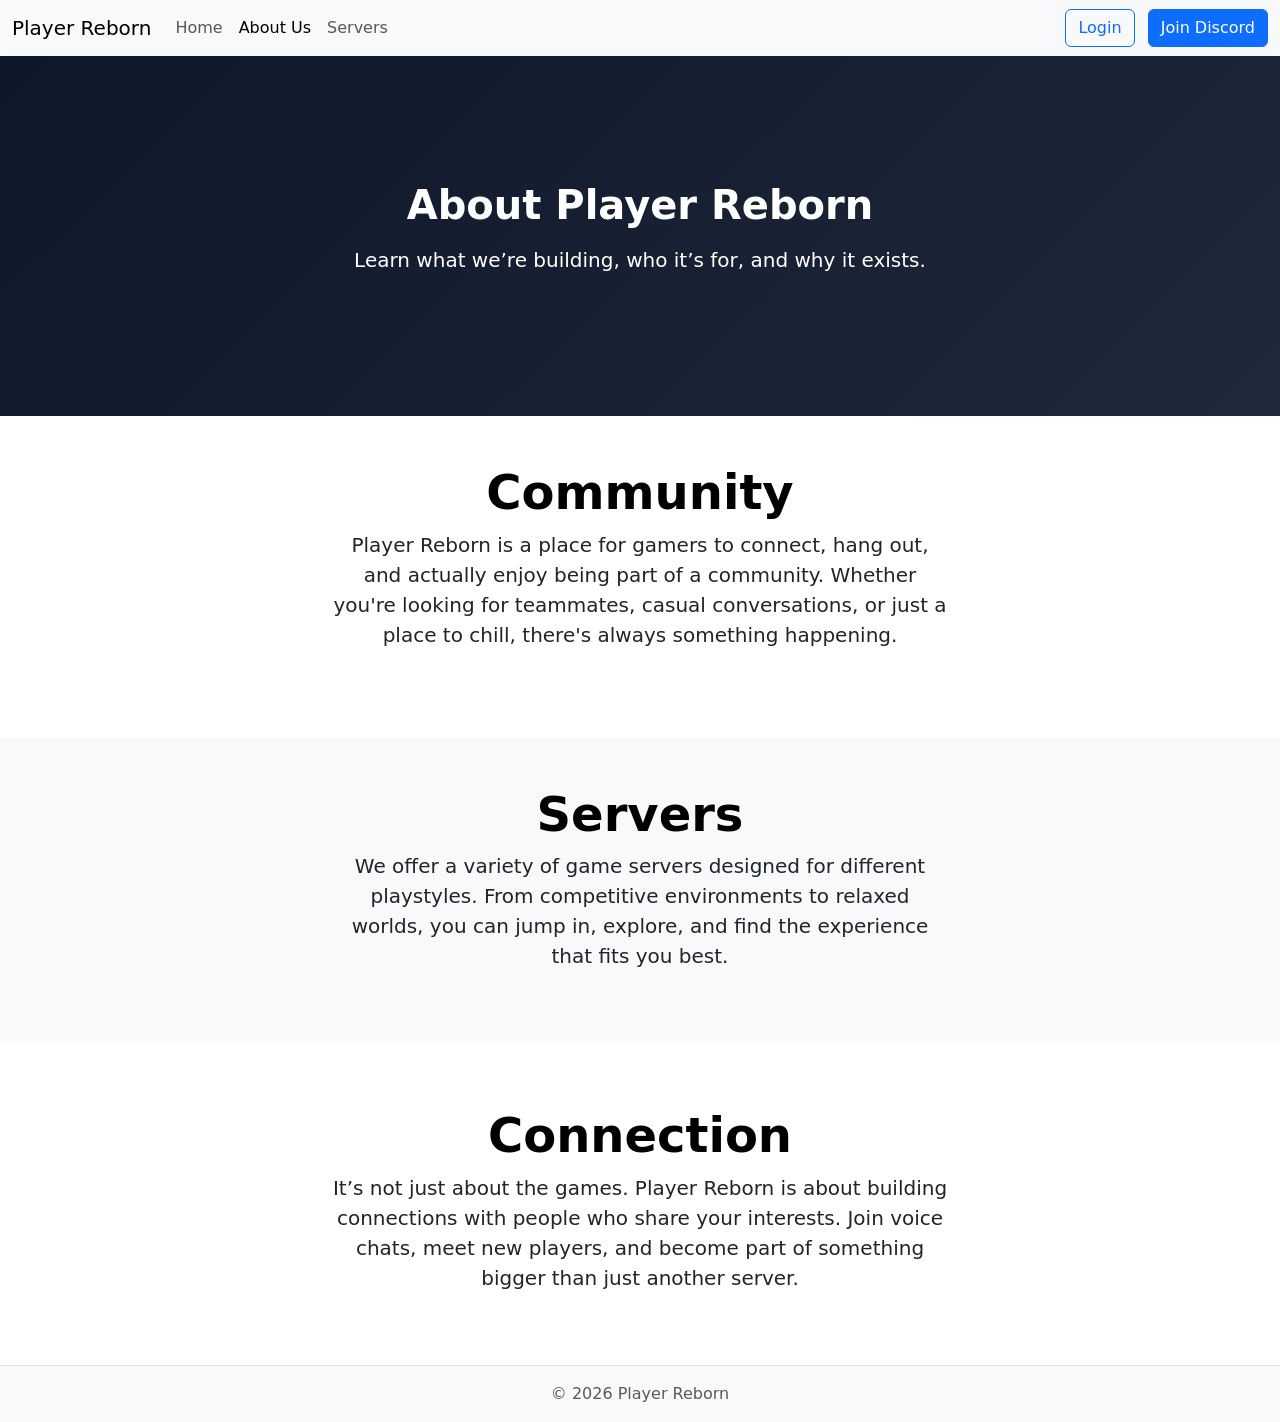
==== about.html @ ec6e28f9 "Initial commit" ====
<!DOCTYPE html>
<html lang="en">

<head>
    <meta charset="utf-8">
    <title>Player Reborn - About</title>
    <meta name="description" content="">
    <meta name="viewport" content="width=device-width, initial-scale=1">
    <link rel="stylesheet" href="css/styles.css">
    <link href="https://cdn.jsdelivr.net/npm/bootstrap@5.3.8/dist/css/bootstrap.min.css" rel="stylesheet"
        integrity="sha384-sRIl4kxILFvY47J16cr9ZwB07vP4J8+LH7qKQnuqkuIAvNWLzeN8tE5YBujZqJLB" crossorigin="anonymous">
</head>

<body>
    
    <!--Navigation-->
    <section>
        <!--Start of Navbar-->
        <nav class="navbar navbar-expand-lg bg-body-tertiary rounded" aria-label="Twelfth navbar">
            <!--Container-->
            <div class="container-fluid">

                <a href="index.html" class="navbar-brand">Player Reborn</a>
                <button class="navbar-toggler" type="button" data-bs-toggle="collapse" data-bs-target="#navbar-items"
                    aria-controls="" aria-expanded="false" aria-label="Toggle navigation">
                    <span class="navbar-toggler-icon"></span>
                </button>

                <!--First Div-->
                <div class="collapse navbar-collapse" id="navbar-items">
                    <ul class="navbar-nav me-auto mb-2 mb-lg-0">
                        <li class="nav-item">
                            <a href="index.html" class="nav-link" aria-current="page">Home</a>
                        </li>
                        <li class="nav-item">
                            <a href="#" class="nav-link active">About Us</a>
                        </li>
                        <li class="nav-item">
							<a href="servers.html" class="nav-link"
								aria-expanded="false">Servers</a>
						</li>
                    </ul>

                    <!--Login Buttons-->
                    <div class="text-end">
                        <button type="button" class="btn btn-outline-primary me-2">Login</button>
                        <a href="https://discord.gg/playerreborn" target="_blank" rel="noopener noreferrer" class="btn btn-primary">Join Discord</a>
                    </div>
                </div>
            </div>
        </nav>
        
    </section>

    <!--Intro-->
    <section class="bg-body-tertiary text-center py-5 about-hero">
        <div class="container">
            <h1 class="fw-bold">About Player Reborn</h1>
            <p class="lead mt-3">
                Learn what we’re building, who it’s for, and why it exists.
            </p>
        </div>
    </section>

    <!--About Section-->
    <section>
        <div class="px-4 py-5 mb-3 text-center">
            <h2 class="display-5 fw-bold text-body-emphasis">Community</h2>
            <div class="col-lg-6 mx-auto">
                <p class="lead mb-4">
                    Player Reborn is a place for gamers to connect, hang out, and actually enjoy being part of a
                    community.
                    Whether you're looking for teammates, casual conversations, or just a place to chill, there's always
                    something happening.
                </p>
            </div>
        </div>

        <div class="px-4 py-5 mb-3 text-center bg-body-tertiary">
            <h2 class="display-5 fw-bold text-body-emphasis">Servers</h2>
            <div class="col-lg-6 mx-auto">
                <p class="lead mb-4">
                    We offer a variety of game servers designed for different playstyles. From competitive environments
                    to
                    relaxed worlds, you can jump in, explore, and find the experience that fits you best.
                </p>
            </div>
        </div>

        <div class="px-4 py-5 text-center">
            <h2 class="display-5 fw-bold text-body-emphasis">Connection</h2>
            <div class="col-lg-6 mx-auto">
                <p class="lead mb-4">
                    It’s not just about the games. Player Reborn is about building connections with people who share
                    your
                    interests. Join voice chats, meet new players, and become part of something bigger than just another
                    server.
                </p>
            </div>
        </div>
    </section>

    <!--Footer-->
    <section>
        <footer class="d-flex flex-wrap justify-content-md-center align-items-center py-3 border-top bg-body-tertiary">
            
            <p class="mb-0 text-body-secondary">© 2026 Player Reborn</p>
        </footer>
    </section>

    <script src="https://cdn.jsdelivr.net/npm/bootstrap@5.3.8/dist/js/bootstrap.bundle.min.js"
        integrity="sha384-FKyoEForCGlyvwx9Hj09JcYn3nv7wiPVlz7YYwJrWVcXK/BmnVDxM+D2scQbITxI"
        crossorigin="anonymous"></script>
</body>

</html>
---- css/styles.css ----
/* index.html  */
.carousel-img {
    height: 88vh;
    object-fit: cover;
}

/* about.html */
.about-hero {
    height: 40vh;
    min-height: 250px;
    color: white;

    display: flex;
    align-items: center;
    justify-content: center;

    background: linear-gradient(135deg, #0f172a, #1e293b, #1e3a8a, #7c3aed);
    background-size: 300% 300%;
    animation: gradientShift 10s ease infinite;
}



/* servers */
.thumbnail-width {
    width: auto;
    height: 250px;
    overflow: hidden;
}

.server-hero {
    background: linear-gradient(135deg, #0f172a, #1e293b, #1e3a8a, #7c3aed);
    background-size: 300% 300%;
    animation: gradientShift 10s ease infinite;
    color: white;
}

.server-text-color {
    color: white;
}

.card:hover {
    border: rgb(182, 177, 177) solid;
    border-width: 2px;
}

.length {
    max-height: 180px;
}

@keyframes gradientShift {
    0% {
        background-position: 0% 50%;
    }

    50% {
        background-position: 100% 50%;
    }

    100% {
        background-position: 0% 50%;
    }
}
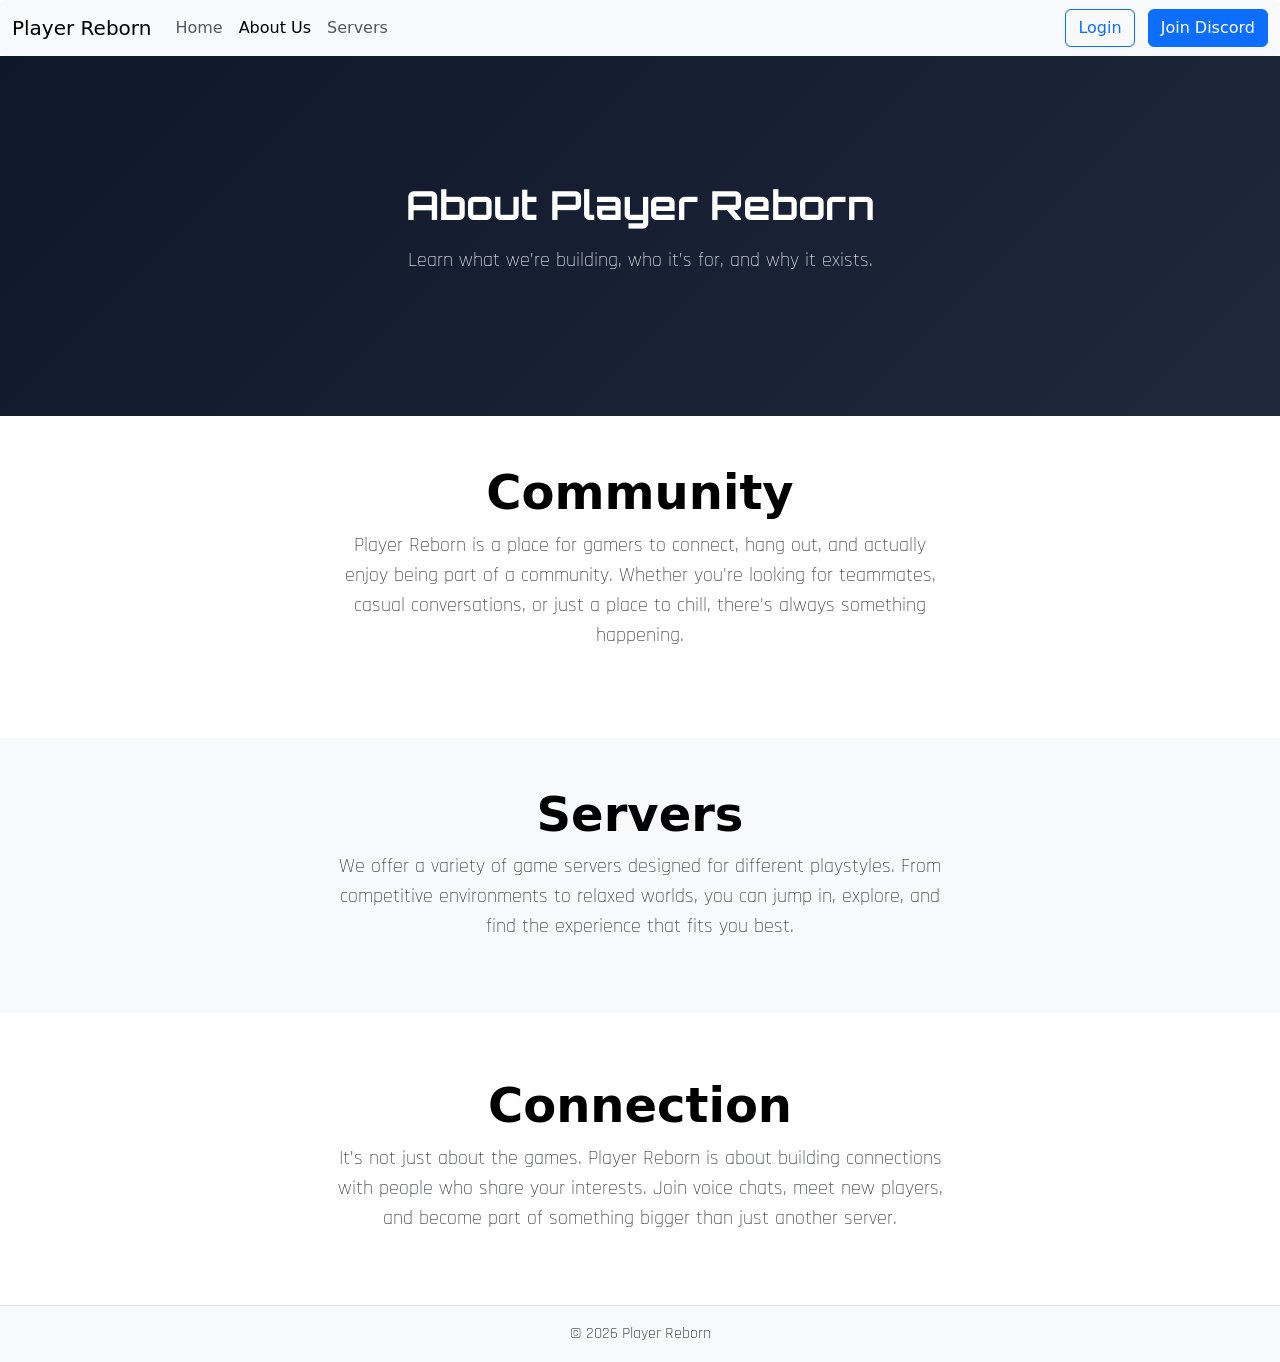
==== commit daf22223: "Updated Server Pictures and Font" ====
--- a/about.html
+++ b/about.html
@@ -9,6 +9,9 @@
     <link rel="stylesheet" href="css/styles.css">
     <link href="https://cdn.jsdelivr.net/npm/bootstrap@5.3.8/dist/css/bootstrap.min.css" rel="stylesheet"
         integrity="sha384-sRIl4kxILFvY47J16cr9ZwB07vP4J8+LH7qKQnuqkuIAvNWLzeN8tE5YBujZqJLB" crossorigin="anonymous">
+    <link rel="preconnect" href="https://fonts.googleapis.com">
+	<link rel="preconnect" href="https://fonts.gstatic.com" crossorigin>
+	<link href="https://fonts.googleapis.com/css2?family=Orbitron:wght@400..900&family=Rajdhani:wght@300;400;500;600;700&display=swap" rel="stylesheet">
 </head>
 
 <body>
--- a/css/styles.css
+++ b/css/styles.css
@@ -1,63 +1,86 @@
+/* All */
+h1 {
+  font-family: "Orbitron", sans-serif;
+  font-style: normal;
+}
+
+/* h2 {
+  font-family: "Orbitron", sans-serif;
+  font-style: normal;
+} */
+
+.rajdhani-light {
+  font-family: "Rajdhani", sans-serif;
+  font-weight: 300;
+  font-style: normal;
+}
+
+.rajdhani-regular {
+  font-family: "Rajdhani", sans-serif;
+  font-weight: 400;
+  font-style: normal;
+}
+
+p {
+  font-family: "Rajdhani", sans-serif;
+  font-weight: 400;
+  font-style: normal;
+}
+
 /* index.html  */
 .carousel-img {
-    height: 88vh;
-    object-fit: cover;
+  height: 88vh;
+  object-fit: cover;
 }
 
 /* about.html */
 .about-hero {
-    height: 40vh;
-    min-height: 250px;
-    color: white;
+  height: 40vh;
+  min-height: 250px;
+  color: white;
 
-    display: flex;
-    align-items: center;
-    justify-content: center;
+  display: flex;
+  align-items: center;
+  justify-content: center;
 
-    background: linear-gradient(135deg, #0f172a, #1e293b, #1e3a8a, #7c3aed);
-    background-size: 300% 300%;
-    animation: gradientShift 10s ease infinite;
+  background: linear-gradient(135deg, #0f172a, #1e293b, #1e3a8a, #7c3aed);
+  background-size: 300% 300%;
+  animation: gradientShift 10s ease infinite;
 }
-
-
 
 /* servers */
 .thumbnail-width {
-    width: auto;
-    height: 250px;
-    overflow: hidden;
+  width: auto;
+  height: 250px;
+  overflow: hidden;
 }
 
 .server-hero {
-    background: linear-gradient(135deg, #0f172a, #1e293b, #1e3a8a, #7c3aed);
-    background-size: 300% 300%;
-    animation: gradientShift 10s ease infinite;
-    color: white;
+  background: linear-gradient(135deg, #0f172a, #1e293b, #1e3a8a, #7c3aed);
+  background-size: 300% 300%;
+  animation: gradientShift 10s ease infinite;
+  color: white;
 }
 
 .server-text-color {
-    color: white;
+  color: white;
 }
 
 .card:hover {
-    border: rgb(182, 177, 177) solid;
-    border-width: 2px;
-}
-
-.length {
-    max-height: 180px;
+  border: rgb(182, 177, 177) solid;
+  border-width: 2px;
 }
 
 @keyframes gradientShift {
-    0% {
-        background-position: 0% 50%;
-    }
+  0% {
+    background-position: 0% 50%;
+  }
 
-    50% {
-        background-position: 100% 50%;
-    }
+  50% {
+    background-position: 100% 50%;
+  }
 
-    100% {
-        background-position: 0% 50%;
-    }
-}+  100% {
+    background-position: 0% 50%;
+  }
+}
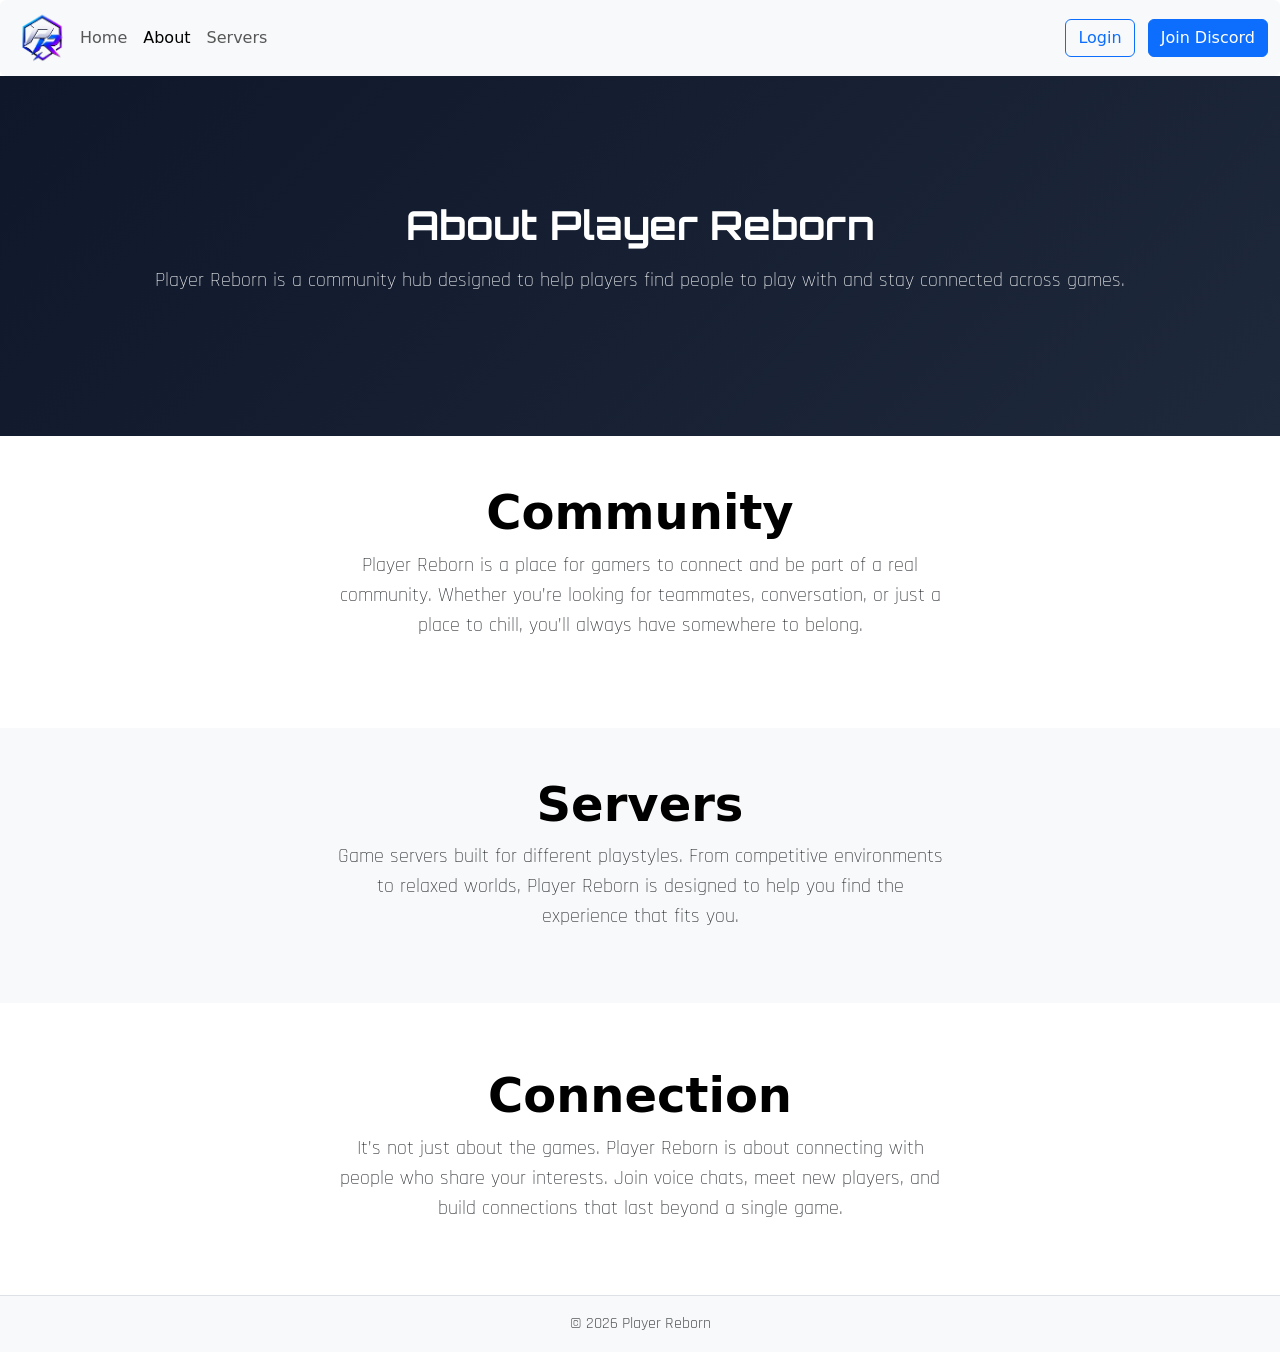
==== commit 54cec06e: "Change wording and an intro section to the index.html file" ====
--- a/about.html
+++ b/about.html
@@ -10,12 +10,14 @@
     <link href="https://cdn.jsdelivr.net/npm/bootstrap@5.3.8/dist/css/bootstrap.min.css" rel="stylesheet"
         integrity="sha384-sRIl4kxILFvY47J16cr9ZwB07vP4J8+LH7qKQnuqkuIAvNWLzeN8tE5YBujZqJLB" crossorigin="anonymous">
     <link rel="preconnect" href="https://fonts.googleapis.com">
-	<link rel="preconnect" href="https://fonts.gstatic.com" crossorigin>
-	<link href="https://fonts.googleapis.com/css2?family=Orbitron:wght@400..900&family=Rajdhani:wght@300;400;500;600;700&display=swap" rel="stylesheet">
+    <link rel="preconnect" href="https://fonts.gstatic.com" crossorigin>
+    <link
+        href="https://fonts.googleapis.com/css2?family=Orbitron:wght@400..900&family=Rajdhani:wght@300;400;500;600;700&display=swap"
+        rel="stylesheet">
 </head>
 
 <body>
-    
+
     <!--Navigation-->
     <section>
         <!--Start of Navbar-->
@@ -23,7 +25,7 @@
             <!--Container-->
             <div class="container-fluid">
 
-                <a href="index.html" class="navbar-brand">Player Reborn</a>
+                <img src="assets/images/playerreborn/logo-bg-removed.png" alt="player reborn logo" height="60">
                 <button class="navbar-toggler" type="button" data-bs-toggle="collapse" data-bs-target="#navbar-items"
                     aria-controls="" aria-expanded="false" aria-label="Toggle navigation">
                     <span class="navbar-toggler-icon"></span>
@@ -36,31 +38,32 @@
                             <a href="index.html" class="nav-link" aria-current="page">Home</a>
                         </li>
                         <li class="nav-item">
-                            <a href="#" class="nav-link active">About Us</a>
+                            <a href="about.html" class="nav-link active">About</a>
                         </li>
                         <li class="nav-item">
-							<a href="servers.html" class="nav-link"
-								aria-expanded="false">Servers</a>
-						</li>
+                            <a href="servers.html" class="nav-link" aria-expanded="false">Servers</a>
+                        </li>
                     </ul>
 
                     <!--Login Buttons-->
                     <div class="text-end">
                         <button type="button" class="btn btn-outline-primary me-2">Login</button>
-                        <a href="https://discord.gg/playerreborn" target="_blank" rel="noopener noreferrer" class="btn btn-primary">Join Discord</a>
+                        <a href="https://discord.gg/playerreborn" target="_blank" rel="noopener noreferrer"
+                            class="btn btn-primary">Join Discord</a>
                     </div>
                 </div>
             </div>
         </nav>
-        
+
     </section>
 
     <!--Intro-->
-    <section class="bg-body-tertiary text-center py-5 about-hero">
+    <section class="text-center py-5 about-hero">
         <div class="container">
             <h1 class="fw-bold">About Player Reborn</h1>
             <p class="lead mt-3">
-                Learn what we’re building, who it’s for, and why it exists.
+                Player Reborn is a community hub designed to help players find people to play with and stay connected
+                across games.
             </p>
         </div>
     </section>
@@ -71,10 +74,9 @@
             <h2 class="display-5 fw-bold text-body-emphasis">Community</h2>
             <div class="col-lg-6 mx-auto">
                 <p class="lead mb-4">
-                    Player Reborn is a place for gamers to connect, hang out, and actually enjoy being part of a
-                    community.
-                    Whether you're looking for teammates, casual conversations, or just a place to chill, there's always
-                    something happening.
+                    Player Reborn is a place for gamers to connect and be part of a real community. Whether you’re
+                    looking for teammates, conversation, or just a place to chill, you’ll always have somewhere to
+                    belong.
                 </p>
             </div>
         </div>
@@ -83,9 +85,8 @@
             <h2 class="display-5 fw-bold text-body-emphasis">Servers</h2>
             <div class="col-lg-6 mx-auto">
                 <p class="lead mb-4">
-                    We offer a variety of game servers designed for different playstyles. From competitive environments
-                    to
-                    relaxed worlds, you can jump in, explore, and find the experience that fits you best.
+                    Game servers built for different playstyles. From competitive environments to relaxed worlds, Player
+                    Reborn is designed to help you find the experience that fits you.
                 </p>
             </div>
         </div>
@@ -94,10 +95,8 @@
             <h2 class="display-5 fw-bold text-body-emphasis">Connection</h2>
             <div class="col-lg-6 mx-auto">
                 <p class="lead mb-4">
-                    It’s not just about the games. Player Reborn is about building connections with people who share
-                    your
-                    interests. Join voice chats, meet new players, and become part of something bigger than just another
-                    server.
+                    It’s not just about the games. Player Reborn is about connecting with people who share your
+                    interests. Join voice chats, meet new players, and build connections that last beyond a single game.
                 </p>
             </div>
         </div>
@@ -106,7 +105,7 @@
     <!--Footer-->
     <section>
         <footer class="d-flex flex-wrap justify-content-md-center align-items-center py-3 border-top bg-body-tertiary">
-            
+
             <p class="mb-0 text-body-secondary">© 2026 Player Reborn</p>
         </footer>
     </section>
--- a/css/styles.css
+++ b/css/styles.css
@@ -21,6 +21,12 @@
   font-style: normal;
 }
 
+.rajdhani-medium {
+  font-family: "Rajdhani", sans-serif;
+  font-weight: 500;
+  font-style: normal;
+}
+
 p {
   font-family: "Rajdhani", sans-serif;
   font-weight: 400;
@@ -31,6 +37,35 @@
 .carousel-img {
   height: 88vh;
   object-fit: cover;
+}
+
+.intro {
+  background: introGradient
+}
+
+.carousel-item::before {
+
+    content: "";
+    position: absolute;
+    inset: 0;
+    background: linear-gradient(
+        to right,
+        rgba(0,0,0,0.4) 30%,
+        rgba(0,0,0,0.4) 60%,
+        rgba(0,0,0,0.4) 100%
+    );
+    z-index: 1;
+}
+
+.carousel-caption {
+    z-index: 2;
+}
+
+.intro {
+  height: 40vh;
+  background: linear-gradient(    #3b82f6,     #60a5fa);
+  background-size: 300% 300%;
+  animation: introShift 10s ease infinite;
 }
 
 /* about.html */
@@ -84,3 +119,13 @@
     background-position: 0% 50%;
   }
 }
+
+@keyframes introShift {
+  0% {
+    background-position: 0% 25%;
+  }
+
+  20% {
+    background-position: 15% 45%
+  }
+}
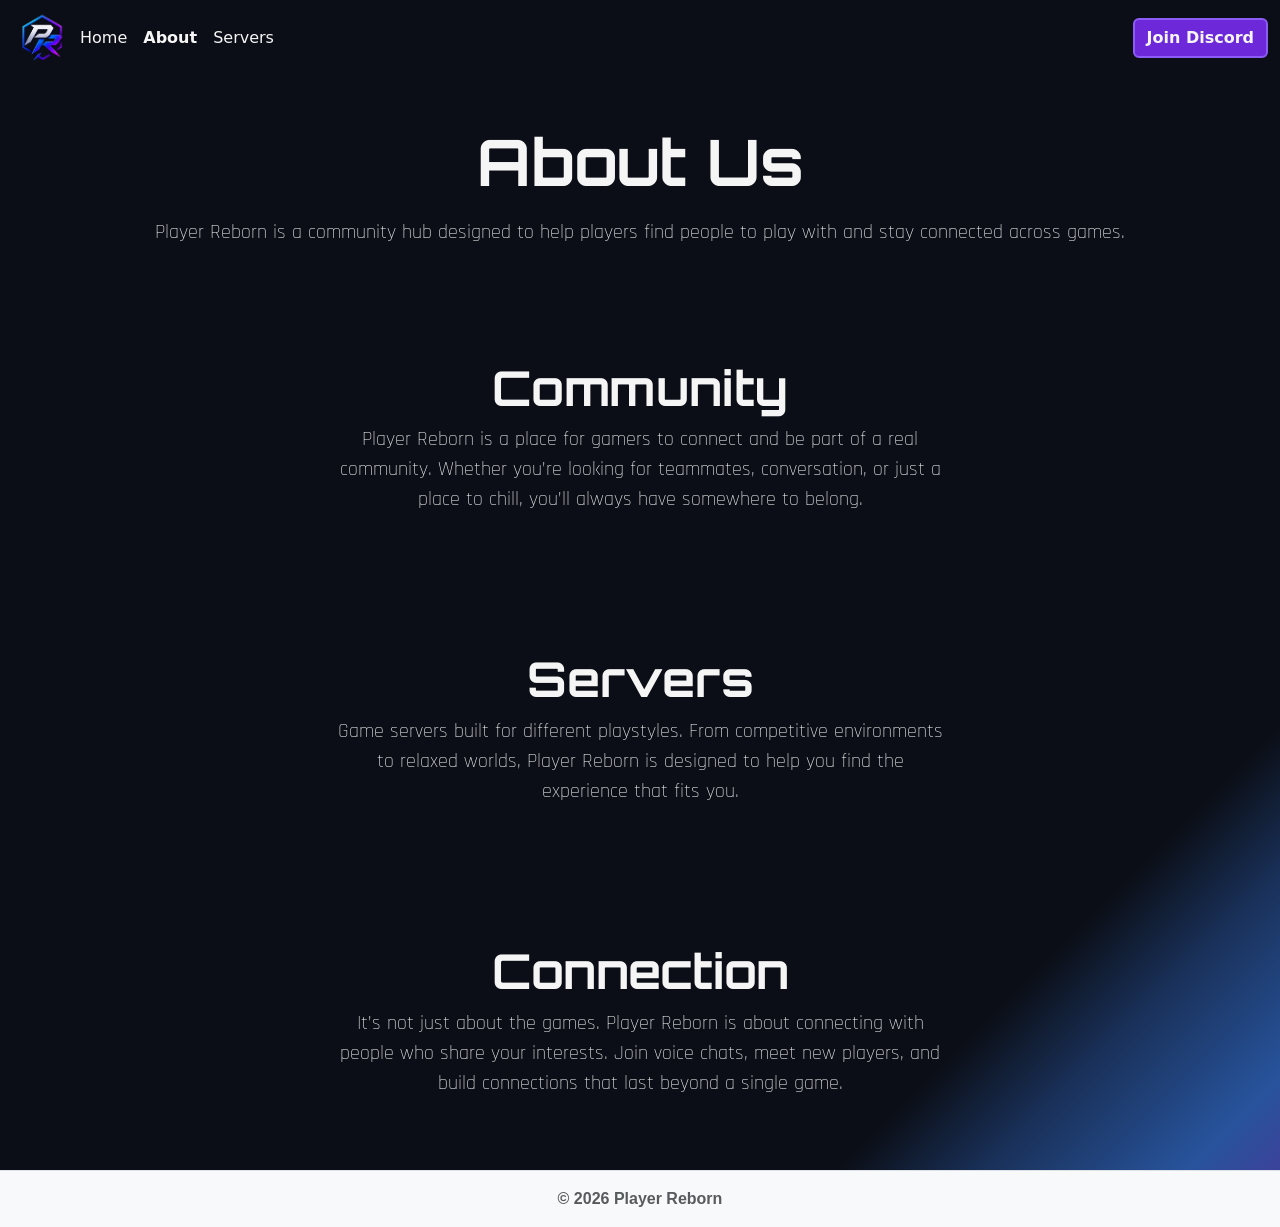
==== commit 4c00994d: "Revamped the Home page" ====
--- a/about.html
+++ b/about.html
@@ -16,12 +16,12 @@
         rel="stylesheet">
 </head>
 
-<body>
+<body class="about">
 
     <!--Navigation-->
     <section>
         <!--Start of Navbar-->
-        <nav class="navbar navbar-expand-lg bg-body-tertiary rounded" aria-label="Twelfth navbar">
+        <nav class="navbar navbar-expand-lg rajdhani-large" aria-label="Twelfth navbar">
             <!--Container-->
             <div class="container-fluid">
 
@@ -47,9 +47,9 @@
 
                     <!--Login Buttons-->
                     <div class="text-end">
-                        <button type="button" class="btn btn-outline-primary me-2">Login</button>
+                        <!-- <button type="button" class="btn btn-outline-primary me-2">Login</button> -->
                         <a href="https://discord.gg/playerreborn" target="_blank" rel="noopener noreferrer"
-                            class="btn btn-primary">Join Discord</a>
+                            class="btn buttons">Join Discord</a>
                     </div>
                 </div>
             </div>
@@ -60,7 +60,7 @@
     <!--Intro-->
     <section class="text-center py-5 about-hero">
         <div class="container">
-            <h1 class="fw-bold">About Player Reborn</h1>
+            <h1 class="fw-bold display-3">About Us</h1>
             <p class="lead mt-3">
                 Player Reborn is a community hub designed to help players find people to play with and stay connected
                 across games.
@@ -71,7 +71,7 @@
     <!--About Section-->
     <section>
         <div class="px-4 py-5 mb-3 text-center">
-            <h2 class="display-5 fw-bold text-body-emphasis">Community</h2>
+            <h2 class="display-5 fw-bold">Community</h2>
             <div class="col-lg-6 mx-auto">
                 <p class="lead mb-4">
                     Player Reborn is a place for gamers to connect and be part of a real community. Whether you’re
@@ -81,8 +81,8 @@
             </div>
         </div>
 
-        <div class="px-4 py-5 mb-3 text-center bg-body-tertiary">
-            <h2 class="display-5 fw-bold text-body-emphasis">Servers</h2>
+        <div class="px-4 py-5 mb-3 text-center">
+            <h2 class="display-5 fw-bold">Servers</h2>
             <div class="col-lg-6 mx-auto">
                 <p class="lead mb-4">
                     Game servers built for different playstyles. From competitive environments to relaxed worlds, Player
@@ -92,7 +92,7 @@
         </div>
 
         <div class="px-4 py-5 text-center">
-            <h2 class="display-5 fw-bold text-body-emphasis">Connection</h2>
+            <h2 class="display-5 fw-bold">Connection</h2>
             <div class="col-lg-6 mx-auto">
                 <p class="lead mb-4">
                     It’s not just about the games. Player Reborn is about connecting with people who share your
--- a/css/styles.css
+++ b/css/styles.css
@@ -1,14 +1,16 @@
-/* All */
-h1 {
-  font-family: "Orbitron", sans-serif;
-  font-style: normal;
-}
-
-/* h2 {
-  font-family: "Orbitron", sans-serif;
-  font-style: normal;
-} */
-
+:root {
+  --background-color: #0B0E16;
+  --primary-color: #111827;
+  --border-color: #1F2937;
+  --online-color: #22C55E;
+  --purple-primary: #8B5CF6;
+  --purple-dark: #6D28D9;
+  --muted: #9CA3AF;
+  --subtle: #6B7280;
+  --purple-light: #A78BFA;
+}
+
+/* Fonts */
 .rajdhani-light {
   font-family: "Rajdhani", sans-serif;
   font-weight: 300;
@@ -27,105 +29,172 @@
   font-style: normal;
 }
 
+.rajdhani-semibold {
+  font-family: "Rajdhani", sans-serif;
+  font-weight: 600;
+  font-style: normal;
+}
+
+body {
+  background-color: var(--background-color) !important;
+  color: whitesmoke !important;
+  background: linear-gradient(
+  135deg,
+  transparent 40%,
+  rgba(59,130,246,0.3) 43%,   /* soft blue tail */
+  rgba(59,130,246,0.6) 47%,   /* main blue */
+  rgba(147,51,234,0.6) 52%,   /* main purple */
+  rgba(192,132,252,0.4) 56%,  /* purple glow front */
+  transparent 60%
+);
+  background-size: 200% 200%;
+  animation: introShift 10s linear infinite;
+}
+
 p {
   font-family: "Rajdhani", sans-serif;
-  font-weight: 400;
-  font-style: normal;
-}
-
-/* index.html  */
-.carousel-img {
-  height: 88vh;
-  object-fit: cover;
-}
-
-.intro {
-  background: introGradient
-}
-
-.carousel-item::before {
-
-    content: "";
-    position: absolute;
-    inset: 0;
-    background: linear-gradient(
-        to right,
-        rgba(0,0,0,0.4) 30%,
-        rgba(0,0,0,0.4) 60%,
-        rgba(0,0,0,0.4) 100%
-    );
-    z-index: 1;
-}
-
-.carousel-caption {
-    z-index: 2;
-}
-
+  font-weight: 600;
+  font-style: normal;
+  
+}
+
+/* Home Page */
 .intro {
   height: 40vh;
-  background: linear-gradient(    #3b82f6,     #60a5fa);
-  background-size: 300% 300%;
-  animation: introShift 10s ease infinite;
-}
-
-/* about.html */
-.about-hero {
-  height: 40vh;
-  min-height: 250px;
-  color: white;
-
-  display: flex;
-  align-items: center;
-  justify-content: center;
-
-  background: linear-gradient(135deg, #0f172a, #1e293b, #1e3a8a, #7c3aed);
-  background-size: 300% 300%;
-  animation: gradientShift 10s ease infinite;
-}
-
-/* servers */
+  color: whitesmoke;
+}
+
+
+
+.reborn {
+  color: var(--purple-dark);
+}
+
+#online-count {
+  color: var(--online-color);
+}
+
+.controller {
+  color: var(--purple-primary);
+}
+
+.card-img-top {
+  height: 220px;
+  object-fit: fill;
+}
+
+.game-link {
+  text-decoration: none;
+  color: var(--purple-light);
+}
+
+.game-link:hover {
+  color: var(--purple-dark);
+}
+
+.border-purple {
+  border: 2px var(--purple-primary) solid;
+  border-radius: 8px;
+}
+
+.server {
+  color: blue;
+}
+
+.community {
+  color: var(--purple-primary);
+}
+
+/* About Page */
+
+
+/* Servers Page */
+
+
 .thumbnail-width {
   width: auto;
   height: 250px;
   overflow: hidden;
 }
 
-.server-hero {
-  background: linear-gradient(135deg, #0f172a, #1e293b, #1e3a8a, #7c3aed);
-  background-size: 300% 300%;
-  animation: gradientShift 10s ease infinite;
-  color: white;
-}
-
-.server-text-color {
-  color: white;
+/* All */
+h1 {
+  font-family: "Orbitron", sans-serif;
+  font-style: normal;
+}
+
+h2 {
+  font-family: "Orbitron", sans-serif;
+  font-style: normal;
+}
+
+h3 {
+  font-family: "Orbitron", sans-serif;
+  font-style: normal;
+}
+
+.buttons {
+  background-color: var(--purple-dark) !important;
+  border: 2px var(--purple-primary) solid !important;
+  font-family: "Rajdhani" sans-serif !important;
+  font-weight: 600 !important;
+  color: whitesmoke !important;
+}
+
+.buttons:hover {
+  background-color: var(--purple-light) !important;
+}
+
+.navbar a {
+  color: whitesmoke !important;
+}
+
+.active {
+  font-weight: bolder !important;
+}
+
+.color-white {
+  color: whitesmoke !important;
+}
+
+.color-primary {
+  color: var(--purple-primary);
+}
+
+.muted {
+  color: var(--muted);
+}
+
+.subtle {
+  color: var(--subtle);
+}
+
+.bg-card {
+  background-color: var(--primary-color);
+  color: whitesmoke !important;
 }
 
 .card:hover {
-  border: rgb(182, 177, 177) solid;
-  border-width: 2px;
-}
-
-@keyframes gradientShift {
-  0% {
-    background-position: 0% 50%;
-  }
-
-  50% {
-    background-position: 100% 50%;
-  }
-
-  100% {
-    background-position: 0% 50%;
-  }
-}
-
+  border: 2px var(--purple-dark) solid !important;
+}
+
+.border-color {
+  border: 2px var(--border-color) solid !important;
+  border-radius: 8px;
+}
+
+.online-color {
+  color: var(--online-color);
+}
+
+
+/* Gradient Shifts */
 @keyframes introShift {
   0% {
-    background-position: 0% 25%;
+    background-position: 100% 100%;
   }
 
-  20% {
-    background-position: 15% 45%
+  100% {
+    background-position: 0% 0%
   }
 }
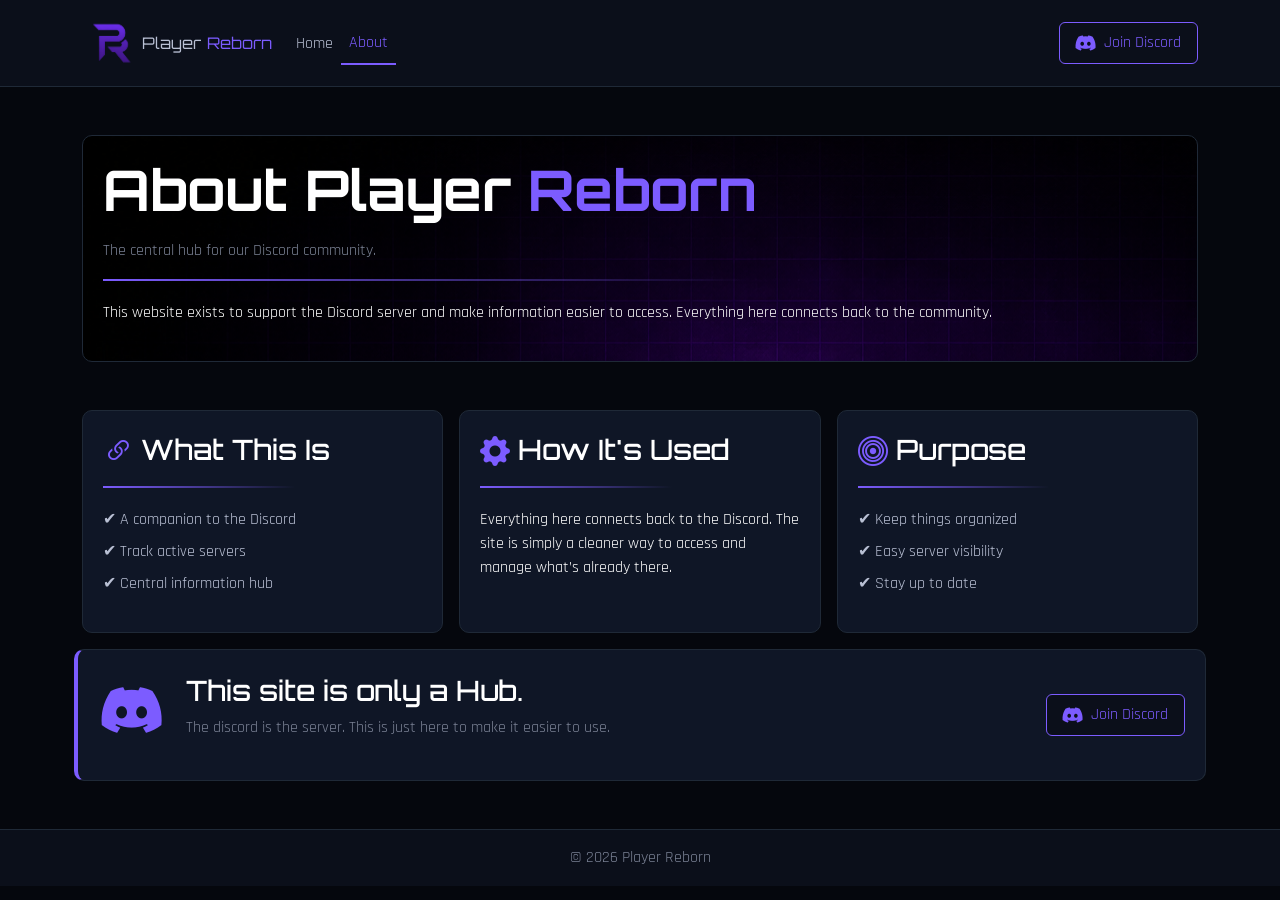
==== commit fb90a05b: "refactor: redesign layout and improve UI styling across site" ====
--- a/about.html
+++ b/about.html
@@ -3,116 +3,139 @@
 
 <head>
     <meta charset="utf-8">
-    <title>Player Reborn - About</title>
-    <meta name="description" content="">
+    <title>Player Reborn – About</title>
     <meta name="viewport" content="width=device-width, initial-scale=1">
+
+    <!-- Bootstrap -->
+    <link href="https://cdn.jsdelivr.net/npm/bootstrap@5.3.8/dist/css/bootstrap.min.css" rel="stylesheet">
+    <link rel="stylesheet" href="https://cdn.jsdelivr.net/npm/bootstrap-icons@1.11.3/font/bootstrap-icons.css">
+
+    <!-- CSS -->
     <link rel="stylesheet" href="css/styles.css">
-    <link href="https://cdn.jsdelivr.net/npm/bootstrap@5.3.8/dist/css/bootstrap.min.css" rel="stylesheet"
-        integrity="sha384-sRIl4kxILFvY47J16cr9ZwB07vP4J8+LH7qKQnuqkuIAvNWLzeN8tE5YBujZqJLB" crossorigin="anonymous">
-    <link rel="preconnect" href="https://fonts.googleapis.com">
-    <link rel="preconnect" href="https://fonts.gstatic.com" crossorigin>
+
+    <!-- Fonts -->
     <link
         href="https://fonts.googleapis.com/css2?family=Orbitron:wght@400..900&family=Rajdhani:wght@300;400;500;600;700&display=swap"
         rel="stylesheet">
 </head>
 
-<body class="about">
+<body>
+    <!-- NAVBAR -->
+    <nav class="navbar navbar-expand-lg">
+        <div class="container">
+            <a class="navbar-brand d-flex align-items-center" href="#">
+                <img src="assets/images/player-reborn/logo.png" height="60">
+                <span class="brand-text">
+                    Player<span class="highlight">Reborn</span>
+                </span>
 
-    <!--Navigation-->
-    <section>
-        <!--Start of Navbar-->
-        <nav class="navbar navbar-expand-lg rajdhani-large" aria-label="Twelfth navbar">
-            <!--Container-->
-            <div class="container-fluid">
+            </a>
+            <button class="navbar-toggler" type="button" data-bs-toggle="collapse" data-bs-target="#nav"
+                aria-controls="nav" aria-expanded="false">
+                <span class="navbar-toggler-icon"></span>
+            </button>
 
-                <img src="assets/images/playerreborn/logo-bg-removed.png" alt="player reborn logo" height="60">
-                <button class="navbar-toggler" type="button" data-bs-toggle="collapse" data-bs-target="#navbar-items"
-                    aria-controls="" aria-expanded="false" aria-label="Toggle navigation">
-                    <span class="navbar-toggler-icon"></span>
-                </button>
+            <div class="collapse navbar-collapse" id="nav">
+                <ul class="navbar-nav me-auto">
+                    <li class="nav-item"><a href="index.html" class="nav-link">Home</a></li>
+                    <li class="nav-item"><a href="about.html" class="nav-link active">About</a></li>
+                </ul>
+                <a href="https://discord.gg/playerreborn" target="_blank" class="btn join-btn"><i
+                        class="bi bi-discord icon-discord me-2"></i>Join Discord</a>
+            </div>
+        </div>
+    </nav>
 
-                <!--First Div-->
-                <div class="collapse navbar-collapse" id="navbar-items">
-                    <ul class="navbar-nav me-auto mb-2 mb-lg-0">
-                        <li class="nav-item">
-                            <a href="index.html" class="nav-link" aria-current="page">Home</a>
-                        </li>
-                        <li class="nav-item">
-                            <a href="about.html" class="nav-link active">About</a>
-                        </li>
-                        <li class="nav-item">
-                            <a href="servers.html" class="nav-link" aria-expanded="false">Servers</a>
-                        </li>
-                    </ul>
-
-                    <!--Login Buttons-->
-                    <div class="text-end">
-                        <!-- <button type="button" class="btn btn-outline-primary me-2">Login</button> -->
-                        <a href="https://discord.gg/playerreborn" target="_blank" rel="noopener noreferrer"
-                            class="btn buttons">Join Discord</a>
-                    </div>
-                </div>
-            </div>
-        </nav>
-
-    </section>
-
-    <!--Intro-->
-    <section class="text-center py-5 about-hero">
-        <div class="container">
-            <h1 class="fw-bold display-3">About Us</h1>
-            <p class="lead mt-3">
-                Player Reborn is a community hub designed to help players find people to play with and stay connected
-                across games.
+    <!-- INTRO -->
+    <section class="container py-5">
+        <div class="card-box hero-background">
+            <h1 class="display-4 fw-bold">
+                About Player <span class="highlight">Reborn</span>
+            </h1>
+            <p class="muted mt-3">The central hub for our Discord community.</p>
+            <div class="divider"></div>
+            <p>
+                This website exists to support the Discord server and make information easier to access.
+                Everything here connects back to the community.
             </p>
         </div>
     </section>
 
-    <!--About Section-->
-    <section>
-        <div class="px-4 py-5 mb-3 text-center">
-            <h2 class="display-5 fw-bold">Community</h2>
-            <div class="col-lg-6 mx-auto">
-                <p class="lead mb-4">
-                    Player Reborn is a place for gamers to connect and be part of a real community. Whether you’re
-                    looking for teammates, conversation, or just a place to chill, you’ll always have somewhere to
-                    belong.
-                </p>
+    <!-- GRID -->
+    <section class="container mb-5">
+        <div class="row g-3">
+
+            <!--What This Is-->
+            <div class="col-md-4">
+                <div class="card-box h-100">
+                    <div class="d-flex align-items-center mb-2">
+                        <i class="bi bi-link-45deg icon me-2"></i>
+                        <h3>What This Is</h3>
+                    </div>
+                    <div class="divider"></div>
+                    <ul>
+                        <li>✔ A companion to the Discord</li>
+                        <li>✔ Track active servers</li>
+                        <li>✔ Central information hub</li>
+                    </ul>
+                </div>
             </div>
-        </div>
 
-        <div class="px-4 py-5 mb-3 text-center">
-            <h2 class="display-5 fw-bold">Servers</h2>
-            <div class="col-lg-6 mx-auto">
-                <p class="lead mb-4">
-                    Game servers built for different playstyles. From competitive environments to relaxed worlds, Player
-                    Reborn is designed to help you find the experience that fits you.
-                </p>
+            <!--How It's Used-->
+            <div class="col-md-4">
+                <div class="card-box h-100">
+                    <div class="d-flex align-items-center mb-2">
+                        <i class="bi bi-gear-fill icon me-2"></i>
+                        <h3>How It's Used</h3>
+                    </div>
+                    <div class="divider"></div>
+                    <p>
+                        Everything here connects back to the Discord.
+                        The site is simply a cleaner way to access and manage what’s already there.
+                    </p>
+                </div>
             </div>
-        </div>
 
-        <div class="px-4 py-5 text-center">
-            <h2 class="display-5 fw-bold">Connection</h2>
-            <div class="col-lg-6 mx-auto">
-                <p class="lead mb-4">
-                    It’s not just about the games. Player Reborn is about connecting with people who share your
-                    interests. Join voice chats, meet new players, and build connections that last beyond a single game.
-                </p>
+            <!--Purpose-->
+            <div class="col-md-4">
+                <div class="card-box h-100">
+                    <div class="d-flex align-items-center mb-2">
+                        <i class="bi bi-bullseye icon me-2"></i>
+                        <h3>Purpose</h3>
+                    </div>
+                    <div class="divider"></div>
+
+                    <ul>
+                        <li>✔ Keep things organized</li>
+                        <li>✔ Easy server visibility</li>
+                        <li>✔ Stay up to date</li>
+                    </ul>
+                </div>
             </div>
+
+            <!--Call To Action-->
+            <div class="d-flex justify-content-between align-items-center card-box card-highlight">
+                <div class="d-flex align-items-center">
+                    <i class="bi bi-discord icon-discord-large me-4 ms-1"></i>
+                    <div>
+                        <h3>This site is only a Hub.</h3>
+                        <p class="muted">The discord is the server. This is just here to make it easier to use.</p>
+                    </div>
+                </div>
+                <a class="btn join-btn" href="https://discord.gg/playerreborn" target="_blank"><i
+                        class="bi bi-discord icon-discord me-2"></i>Join Discord</a>
+            </div>
+
         </div>
     </section>
 
-    <!--Footer-->
-    <section>
-        <footer class="d-flex flex-wrap justify-content-md-center align-items-center py-3 border-top bg-body-tertiary">
+    <!-- FOOTER -->
+    <footer class="text-center py-3">
+        © 2026 Player Reborn
+    </footer>
 
-            <p class="mb-0 text-body-secondary">© 2026 Player Reborn</p>
-        </footer>
-    </section>
-
-    <script src="https://cdn.jsdelivr.net/npm/bootstrap@5.3.8/dist/js/bootstrap.bundle.min.js"
-        integrity="sha384-FKyoEForCGlyvwx9Hj09JcYn3nv7wiPVlz7YYwJrWVcXK/BmnVDxM+D2scQbITxI"
-        crossorigin="anonymous"></script>
+    <!-- Bootstrap JS -->
+    <script src="https://cdn.jsdelivr.net/npm/bootstrap@5.3.8/dist/js/bootstrap.bundle.min.js"></script>
 </body>
 
 </html>
--- a/css/styles.css
+++ b/css/styles.css
@@ -1,200 +1,308 @@
+/* ================= ROOT ================= */
 :root {
-  --background-color: #0B0E16;
-  --primary-color: #111827;
-  --border-color: #1F2937;
-  --online-color: #22C55E;
-  --purple-primary: #8B5CF6;
-  --purple-dark: #6D28D9;
-  --muted: #9CA3AF;
-  --subtle: #6B7280;
-  --purple-light: #A78BFA;
-}
-
-/* Fonts */
-.rajdhani-light {
+  --bg: #05070d;
+  --bg-secondary: #0b0f1a;
+  --card: #0f1626;
+  --accent: #7c5cff;
+  --accent-light: #9b7bff;
+  --text: #ffffff;
+  --text-muted: #7a8194;
+  /* --border: rgba(255, 255, 255, 0.08); */
+  --border: #1f2937;
+}
+
+/* ================= BACKGROUNDS ================== */
+.dark {
+  background-color: var(--bg-secondary);
+}
+
+.midnight-slate {
+  background-color: #1f2937;
+}
+
+/* ================= GLOBAL RESET ================= */
+html,
+body {
+  height: 100%;
+}
+
+body {
+  margin: 0;
+  background-color: var(--bg);
+  color: var(--text);
   font-family: "Rajdhani", sans-serif;
-  font-weight: 300;
-  font-style: normal;
-}
-
-.rajdhani-regular {
-  font-family: "Rajdhani", sans-serif;
-  font-weight: 400;
-  font-style: normal;
-}
-
-.rajdhani-medium {
-  font-family: "Rajdhani", sans-serif;
-  font-weight: 500;
-  font-style: normal;
-}
-
-.rajdhani-semibold {
-  font-family: "Rajdhani", sans-serif;
+}
+
+/* Force ALL text to be readable */
+h1,
+h2,
+h3,
+h4,
+h5,
+h6,
+p,
+li,
+span,
+a {
+  color: inherit;
+}
+
+h1,
+h2,
+h3,
+h4,
+h5,
+h6 {
+  color: var(--text);
+  font-family: "Orbitron", sans-serif;
+}
+
+/* ================= NAVBAR ================= */
+
+.brand-text {
+  font-family: "Orbitron", sans-serif;
+  font-size: 16px;
+  line-height: 1;
+  display: flex;
+  align-items: center;
+}
+
+.brand-text .highlight {
+  margin-left: 6px;
+}
+
+.navbar-brand {
+  text-decoration: none;
+}
+
+.navbar-brand:hover {
+  color: inherit; /* prevents weird hover on "Player" */
+}
+
+.navbar {
+  background-color: var(--bg-secondary);
+  border-bottom: 1px solid var(--border);
+}
+
+.navbar-brand,
+.nav-link {
+  color: #b9c0d4;
+  transition: 0.2s ease;
+}
+
+.navbar .nav-link:hover {
+  color: var(--accent-light);
+}
+
+.nav-link.active {
+  color: var(--accent) !important;
+  border-bottom: 2px solid var(--accent);
+}
+
+.nav-link.active:hover {
+  color: var(--accent-light) !important;
+}
+
+.navbar-nav {
+  align-items: center;
+  margin-top: 1.1%;
+}
+
+/* Fix Bootstrap toggler icon (it disappears on dark bg otherwise) */
+.navbar-toggler {
+  border-color: rgba(255, 255, 255, 0.2);
+}
+
+.navbar-toggler-icon {
+  filter: invert(1);
+}
+
+/* ================= ICONS ================== */
+.icon {
+  font-size: 30px;
+  color: var(--accent);
+}
+
+.icon-large {
+  font-size: 60px;
+  color: var(--accent);
+}
+
+.icon-discord {
+  font-size: 20px;
+  color: inherit;
+  display: flex;
+  align-items: center;
+}
+
+.icon-discord-large {
+  font-size: 60px;
+  color: var(--accent);
+}
+
+.view-games {
+  font-size: 20px;
+}
+
+/* ================= BUTTON ================= */
+.join-btn {
+  background-color: var(--bg-secondary);
+  color: var(--accent);
+  border: 1px var(--accent) solid;
+  padding: 8px 16px;
+  transition: 0.2s ease;
+  max-width: auto;
+  display: inline-flex;
+}
+
+.join-btn:hover {
+  background-color: var(--accent);
+  box-shadow: 0 0 10px rgba(124, 92, 255, 0.6);
+  color: var(--text);
+}
+
+/* ================= CARD / BOX ================= */
+.card-box {
+  background-color: var(--card);
+  border: 1px solid var(--border);
+  border-radius: 10px;
+  padding: 20px;
+  transition: 0.2s ease;
+}
+
+.card-box:hover {
+  border-color: var(--accent);
+  transform: translateY(-4px);
+}
+
+.card-highlight {
+  border-left: 4px solid var(--accent);
+}
+
+.card-body {
+  background-color: var(--bg-secondary);
+  color: var(--text);
+}
+
+.card {
+  --bs-card-border-color: #1f2937;
+}
+
+.card:hover {
+  border-color: var(--accent);
+  transform: translateY(-4px);
+}
+/* ================= DIVIDER ================= */
+.divider {
+  height: 2px;
+  width: 60%;
+  background: linear-gradient(to right, var(--accent), transparent);
+  margin: 10px 0 20px;
+}
+
+/* ================= TEXT ================= */
+.muted {
+  color: var(--text-muted);
+}
+
+.highlight {
+  color: var(--accent);
+}
+
+#online-count {
+  color: var(--accent);
+  font-family: "Inter";
+  font-size: 3rem;
+}
+
+#server-count {
+  color: var(--accent);
+  font-family: "Inter";
+  font-size: 3rem;
+}
+/* ================ HERO ================== */
+
+.hero-background {
+  background-image: url("../assets/images/player-reborn/background.png");
+}
+
+.hero-title {
+  font-size: 2.5rem;
   font-weight: 600;
-  font-style: normal;
-}
-
-body {
-  background-color: var(--background-color) !important;
-  color: whitesmoke !important;
-  background: linear-gradient(
-  135deg,
-  transparent 40%,
-  rgba(59,130,246,0.3) 43%,   /* soft blue tail */
-  rgba(59,130,246,0.6) 47%,   /* main blue */
-  rgba(147,51,234,0.6) 52%,   /* main purple */
-  rgba(192,132,252,0.4) 56%,  /* purple glow front */
-  transparent 60%
-);
-  background-size: 200% 200%;
-  animation: introShift 10s linear infinite;
-}
-
-p {
-  font-family: "Rajdhani", sans-serif;
-  font-weight: 600;
-  font-style: normal;
-  
-}
-
-/* Home Page */
-.intro {
-  height: 40vh;
-  color: whitesmoke;
-}
-
-
-
-.reborn {
-  color: var(--purple-dark);
-}
-
-#online-count {
-  color: var(--online-color);
-}
-
-.controller {
-  color: var(--purple-primary);
-}
-
-.card-img-top {
-  height: 220px;
-  object-fit: fill;
-}
-
-.game-link {
-  text-decoration: none;
-  color: var(--purple-light);
-}
-
-.game-link:hover {
-  color: var(--purple-dark);
-}
-
-.border-purple {
-  border: 2px var(--purple-primary) solid;
-  border-radius: 8px;
-}
-
-.server {
-  color: blue;
-}
-
-.community {
-  color: var(--purple-primary);
-}
-
-/* About Page */
-
-
-/* Servers Page */
-
-
-.thumbnail-width {
-  width: auto;
-  height: 250px;
-  overflow: hidden;
-}
-
-/* All */
-h1 {
-  font-family: "Orbitron", sans-serif;
-  font-style: normal;
-}
-
-h2 {
-  font-family: "Orbitron", sans-serif;
-  font-style: normal;
-}
-
-h3 {
-  font-family: "Orbitron", sans-serif;
-  font-style: normal;
-}
-
-.buttons {
-  background-color: var(--purple-dark) !important;
-  border: 2px var(--purple-primary) solid !important;
-  font-family: "Rajdhani" sans-serif !important;
-  font-weight: 600 !important;
-  color: whitesmoke !important;
-}
-
-.buttons:hover {
-  background-color: var(--purple-light) !important;
-}
-
-.navbar a {
-  color: whitesmoke !important;
-}
-
-.active {
-  font-weight: bolder !important;
-}
-
-.color-white {
-  color: whitesmoke !important;
-}
-
-.color-primary {
-  color: var(--purple-primary);
-}
-
-.muted {
-  color: var(--muted);
-}
-
-.subtle {
-  color: var(--subtle);
-}
-
-.bg-card {
-  background-color: var(--primary-color);
-  color: whitesmoke !important;
-}
-
-.card:hover {
-  border: 2px var(--purple-dark) solid !important;
-}
-
-.border-color {
-  border: 2px var(--border-color) solid !important;
-  border-radius: 8px;
-}
-
-.online-color {
-  color: var(--online-color);
-}
-
-
-/* Gradient Shifts */
-@keyframes introShift {
+}
+
+.hero-brand {
+  font-size: 3.5rem;
+  font-weight: 700;
+}
+
+.hero-text {
+  max-width: 400px;
+}
+
+/* ================= LIST ================= */
+ul {
+  padding-left: 0;
+  list-style: none;
+}
+
+li {
+  margin-bottom: 8px;
+  color: #b9c0d4;
+}
+
+/* ============ ONLINE/OFFLINE =========== */
+.status-dot {
+  height: 10px;
+  width: 10px;
+  border-radius: 50%;
+}
+
+.status-online {
+  background-color: #22c55e;
+  box-shadow: 0 0 6px #22c55e;
+  animation: pulse 1.5s infinite;
+}
+
+.status-offline {
+  background-color: #6b7280;
+}
+
+/* ================= FOOTER ================= */
+footer {
+  background-color: var(--bg-secondary);
+  color: var(--text-muted);
+  border-top: 1px solid var(--border);
+}
+
+@media (max-width: 991px) {
+  .join-btn {
+    width: auto;
+    display: inline-flex;
+    margin-top: 10px;
+    margin-bottom: 10px;
+  }
+
+  .navbar-collapse {
+    align-items: center;
+    text-align: center;
+  }
+
+  .status-dot {
+    padding: 5px;
+  }
+}
+
+@keyframes pulse {
   0% {
-    background-position: 100% 100%;
+    box-shadow: 0 0 0 0 rgba(34, 197, 94, 0.7);
+  }
+
+  70% {
+    box-shadow: 0 0 0 6px rgba(34, 197, 94, 0);
   }
 
   100% {
-    background-position: 0% 0%
-  }
-}
+    box-shadow: 0 0 0 0 rgba(34, 197, 94, 0);
+  }
+}
